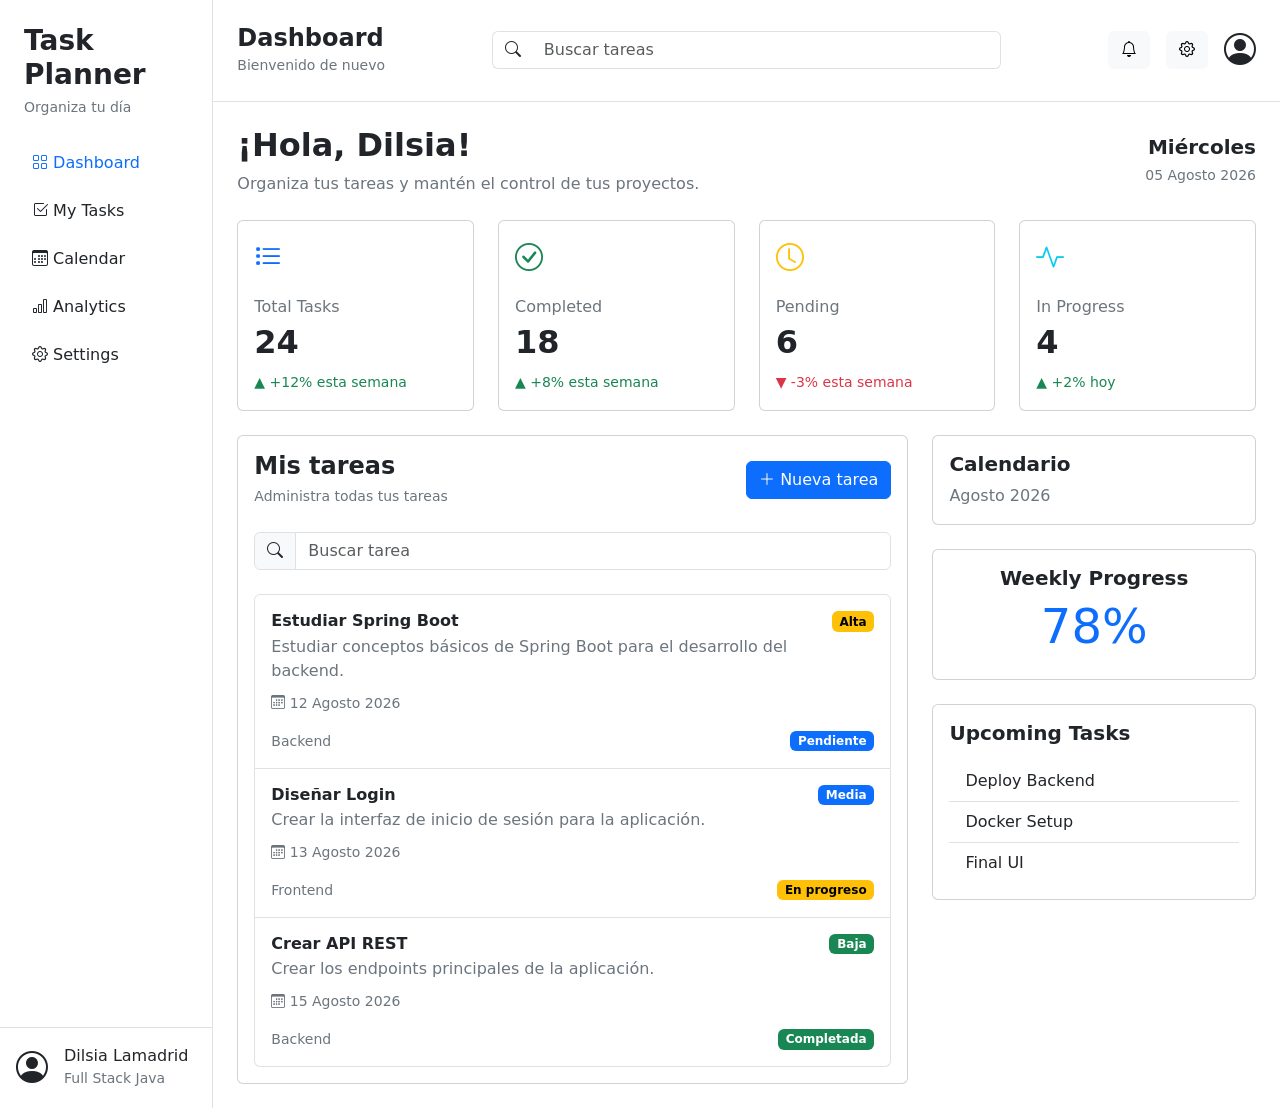
==== index.html @ 2180836f "Pasando HTML a la raiz" ====
<!DOCTYPE html>
<html lang="es">

<head>
    <meta charset="UTF-8">
    <meta name="viewport" content="width=device-width, initial-scale=1.0">
    <title>Task Planner</title>
    <!-- Bootstrap CSS -->
    <link href="https://cdn.jsdelivr.net/npm/bootstrap@5.3.8/dist/css/bootstrap.min.css" rel="stylesheet">

<!-- Bootstrap Icons -->

   <link rel="stylesheet" href="https://cdn.jsdelivr.net/npm/bootstrap-icons@1.13.1/font/bootstrap-icons.min.css">

 <!-- CSS -->

   <link rel="stylesheet" href="./assets/css/style.css">

    

    

   
</head>

<body>

    <!-- App Layout -->
     <div class="container-fluid">
    <div class="row vh-100">
  

        <!-- Sidebar -->
         <aside class="col-2 p-0">
 <nav class="d-flex flex-column h-100 bg-white border-end">

        <!-- Logo -->
        <div class="p-4">
            <h3 class="fw-bold mb-1">Task Planner</h3>
            <small class="text-secondary">Organiza tu día</small>
        </div>

        <!-- Navigation -->
        <ul class="nav flex-column px-3">

            <li class="nav-item mb-2">
                <a href="#" class="nav-link active">
                    <i class="bi bi-grid"></i>
                    Dashboard
                </a>
            </li>

            <li class="nav-item mb-2">
                <a href="#" class="nav-link text-dark">
                    <i class="bi bi-check2-square"></i>
                    My Tasks
                </a>
            </li>

            <li class="nav-item mb-2">
                <a href="#" class="nav-link text-dark">
                    <i class="bi bi-calendar3"></i>
                    Calendar
                </a>
            </li>

            <li class="nav-item mb-2">
                <a href="#" class="nav-link text-dark">
                    <i class="bi bi-bar-chart"></i>
                    Analytics
                </a>
            </li>

            <li class="nav-item">
                <a href="#" class="nav-link text-dark">
                    <i class="bi bi-gear"></i>
                    Settings
                </a>
            </li>

        </ul>

               <!-- User -->
        <div class="mt-auto p-3 border-top">

            <div class="d-flex align-items-center">

                <div class="me-3">
                    <i class="bi bi-person-circle fs-2"></i>
                </div>

                <div>
                    <h6 class="mb-0">Dilsia Lamadrid</h6>
                    <small class="text-secondary">
                        Full Stack Java
                    </small>
                </div>

            </div>

        </div>

    </nav>



</aside>

        <!-- Main -->
         <main class="col-10 p-0">




            <!-- Header -->

            <header class="d-flex justify-content-between align-items-center p-4 border-bottom bg-white">

    <div>
        <h4 class="mb-0 fw-bold">Dashboard</h4>
        <small class="text-secondary">
            Bienvenido de nuevo 
        </small>
    </div>

    <div class="input-group w-50">

        <span class="input-group-text bg-white border-end-0">
            <i class="bi bi-search"></i>
        </span>

        <input
            type="text"
            class="form-control border-start-0"
            placeholder="Buscar tareas">

    </div>

    <div class="d-flex align-items-center gap-3">

        <button class="btn btn-light">
            <i class="bi bi-bell"></i>
        </button>

        <button class="btn btn-light">
            <i class="bi bi-gear"></i>
        </button>

        <i class="bi bi-person-circle fs-2"></i>

    </div>

</header>

            <!-- Welcome -->
             <section class="d-flex justify-content-between align-items-center px-4 py-4">

    <div>

        <h2 class="fw-bold mb-2">
            ¡Hola, Dilsia! 
        </h2>

        <p class="text-secondary mb-0">
            Organiza tus tareas y mantén el control de tus proyectos.
        </p>

    </div>

    <div class="text-end">

        <h5 class="fw-semibold mb-1">
            Miércoles
        </h5>

        <small class="text-secondary">
            05 Agosto 2026
        </small>

    </div>

</section>

            <!-- KPI -->

            <section class="container-fluid px-4 mb-4">

    <div class="row g-4">

        <div class="col-lg-3">

            <div class="card h-100">

                <div class="card-body">

                    <i class="bi bi-list-task fs-3 text-primary"></i>

                    <p class="text-secondary mt-3 mb-1">
                        Total Tasks
                    </p>

                    <h2 class="fw-bold">
                        24
                    </h2>

                    <small class="text-success">
                        ▲ +12% esta semana
                    </small>

                </div>

            </div>

        </div>

        <div class="col-lg-3">

            <div class="card h-100">

                <div class="card-body">

                    <i class="bi bi-check-circle fs-3 text-success"></i>

                    <p class="text-secondary mt-3 mb-1">
                        Completed
                    </p>

                    <h2 class="fw-bold">
                        18
                    </h2>

                    <small class="text-success">
                        ▲ +8% esta semana
                    </small>

                </div>

            </div>

        </div>

        <div class="col-lg-3">

            <div class="card h-100">

                <div class="card-body">

                    <i class="bi bi-clock fs-3 text-warning"></i>

                    <p class="text-secondary mt-3 mb-1">
                        Pending
                    </p>

                    <h2 class="fw-bold">
                        6
                    </h2>

                    <small class="text-danger">
                        ▼ -3% esta semana
                    </small>

                </div>

            </div>

        </div>

        <div class="col-lg-3">

            <div class="card h-100">

                <div class="card-body">

                    <i class="bi bi-activity fs-3 text-info"></i>

                    <p class="text-secondary mt-3 mb-1">
                        In Progress
                    </p>

                    <h2 class="fw-bold">
                        4
                    </h2>

                    <small class="text-success">
                        ▲ +2% hoy
                    </small>

                </div>

            </div>

        </div>

    </div>

</section>

<!-- Content -->
<section class="container-fluid px-4 pb-4">

    <div class="row g-4">

        <!-- Task Section -->
        <div class="col-8">

            <div class="card">

                <div class="card-body">

                    <div class="d-flex justify-content-between align-items-center mb-4">

                        <div>
                            <h4 class="fw-bold mb-1">
                                Mis tareas
                            </h4>

                            <small class="text-secondary">
                                Administra todas tus tareas
                            </small>
                        </div>

                        <button
                            class="btn btn-primary"
                            data-bs-toggle="modal"
                            data-bs-target="#newTaskModal">

                            <i class="bi bi-plus-lg"></i>
                            Nueva tarea

                        </button>

                    </div>


                    <!-- Buscador -->
                    <div class="input-group mb-4">

                        <span class="input-group-text">
                            <i class="bi bi-search"></i>
                        </span>

                        <input
                            type="text"
                            class="form-control"
                            placeholder="Buscar tarea">

                    </div>


                    <!-- Lista de tareas -->
                    <div class="list-group">


                        <!-- Tarea 1 -->
                        <div class="list-group-item p-3">

                            <div class="d-flex justify-content-between align-items-start">

                                <div>

                                    <h6 class="fw-bold mb-1">
                                        Estudiar Spring Boot
                                    </h6>

                                    <p class="text-secondary mb-2">
                                        Estudiar conceptos básicos de Spring Boot
                                        para el desarrollo del backend.
                                    </p>

                                    <small class="text-secondary">
                                        <i class="bi bi-calendar3"></i>
                                        12 Agosto 2026
                                    </small>

                                </div>

                                <span class="badge text-bg-warning">
                                    Alta
                                </span>

                            </div>

                            <div class="d-flex justify-content-between align-items-center mt-3">

                                <small class="text-secondary">
                                    Backend
                                </small>

                                <span class="badge text-bg-primary">
                                    Pendiente
                                </span>

                            </div>

                        </div>


                        <!-- Tarea 2 -->
                        <div class="list-group-item p-3">

                            <div class="d-flex justify-content-between align-items-start">

                                <div>

                                    <h6 class="fw-bold mb-1">
                                        Diseñar Login
                                    </h6>

                                    <p class="text-secondary mb-2">
                                        Crear la interfaz de inicio de sesión
                                        para la aplicación.
                                    </p>

                                    <small class="text-secondary">
                                        <i class="bi bi-calendar3"></i>
                                        13 Agosto 2026
                                    </small>

                                </div>

                                <span class="badge text-bg-primary">
                                    Media
                                </span>

                            </div>

                            <div class="d-flex justify-content-between align-items-center mt-3">

                                <small class="text-secondary">
                                    Frontend
                                </small>

                                <span class="badge text-bg-warning">
                                    En progreso
                                </span>

                            </div>

                        </div>


                        <!-- Tarea 3 -->
                        <div class="list-group-item p-3">

                            <div class="d-flex justify-content-between align-items-start">

                                <div>

                                    <h6 class="fw-bold mb-1">
                                        Crear API REST
                                    </h6>

                                    <p class="text-secondary mb-2">
                                        Crear los endpoints principales
                                        de la aplicación.
                                    </p>

                                    <small class="text-secondary">
                                        <i class="bi bi-calendar3"></i>
                                        15 Agosto 2026
                                    </small>

                                </div>

                                <span class="badge text-bg-success">
                                    Baja
                                </span>

                            </div>

                            <div class="d-flex justify-content-between align-items-center mt-3">

                                <small class="text-secondary">
                                    Backend
                                </small>

                                <span class="badge text-bg-success">
                                    Completada
                                </span>

                            </div>

                        </div>

                    </div>

                </div>

            </div>

        </div>


        <!-- Right Panel -->
        <div class="col-4">

            <div class="d-flex flex-column gap-4">


                <!-- Calendar -->
                <div class="card">

                    <div class="card-body">

                        <h5 class="fw-bold">
                            Calendario
                        </h5>

                        <p class="text-secondary mb-0">
                            Agosto 2026
                        </p>

                    </div>

                </div>


                <!-- Progress -->
                <div class="card">

                    <div class="card-body text-center">

                        <h5 class="fw-bold">
                            Weekly Progress
                        </h5>

                        <h1 class="display-5 text-primary">
                            78%
                        </h1>

                    </div>

                </div>


                <!-- Upcoming -->
                <div class="card">

                    <div class="card-body">

                        <h5 class="fw-bold mb-3">
                            Upcoming Tasks
                        </h5>

                        <ul class="list-group list-group-flush">

                            <li class="list-group-item">
                                Deploy Backend
                            </li>

                            <li class="list-group-item">
                                Docker Setup
                            </li>

                            <li class="list-group-item">
                                Final UI
                            </li>

                        </ul>

                    </div>

                </div>

            </div>

        </div>

    </div>

</section>


<!-- New Task Modal -->
<div class="modal fade" id="newTaskModal" tabindex="-1" aria-labelledby="newTaskModalLabel" aria-hidden="true">

    <div class="modal-dialog modal-dialog-centered">

        <div class="modal-content">

            <div class="modal-header">

                <h5 class="modal-title" id="newTaskModalLabel">
                    Nueva tarea
                </h5>

                <button
                    type="button"
                    class="btn-close"
                    data-bs-dismiss="modal"
                    aria-label="Cerrar">
                </button>

            </div>

            <div class="modal-body">

                <form id="newTaskForm">

                    <!-- Nombre -->
                    <div class="mb-3">

                        <label for="newTaskNameInput" class="form-label">
                            Nombre
                        </label>

                        <input
                            type="text"
                            class="form-control"
                            id="newTaskNameInput"
                            placeholder="Nombre de la tarea">

                    </div>

                    <!-- Descripción -->
                    <div class="mb-3">

                        <label for="newTaskDescriptionInput" class="form-label">
                            Descripción
                        </label>

                        <textarea
                            class="form-control"
                            id="newTaskDescriptionInput"
                            rows="3"
                            placeholder="Describe la tarea">
                        </textarea>

                    </div>

                    <!-- Fecha -->
                    <div class="mb-3">

                        <label for="newTaskDateInput" class="form-label">
                            Fecha de entrega
                        </label>

                        <input
                            type="date"
                            class="form-control"
                            id="newTaskDateInput">

                    </div>

                    <!-- Estado -->
                    <div class="mb-3">

                        <label for="newTaskStatusInput" class="form-label">
                            Estado
                        </label>

                        <select
                            class="form-select"
                            id="newTaskStatusInput">

                            <option value="" selected>
                                Selecciona un estado
                            </option>

                            <option value="pending">
                                Pendiente
                            </option>

                            <option value="progress">
                                En progreso
                            </option>

                            <option value="completed">
                                Completada
                            </option>

                        </select>

                    </div>

                    <button
                        type="submit"
                        class="btn btn-primary w-100">

                        Crear tarea

                    </button>

                </form>

            </div>

        </div>

    </div>

</div>
            
<!-- Bootstrap JS -->
<script src="https://cdn.jsdelivr.net/npm/bootstrap@5.3.8/dist/js/bootstrap.bundle.min.js"></script>

    <!-- JS -->
<script src="./assets/js/app.js"></script>

</body>

</html>
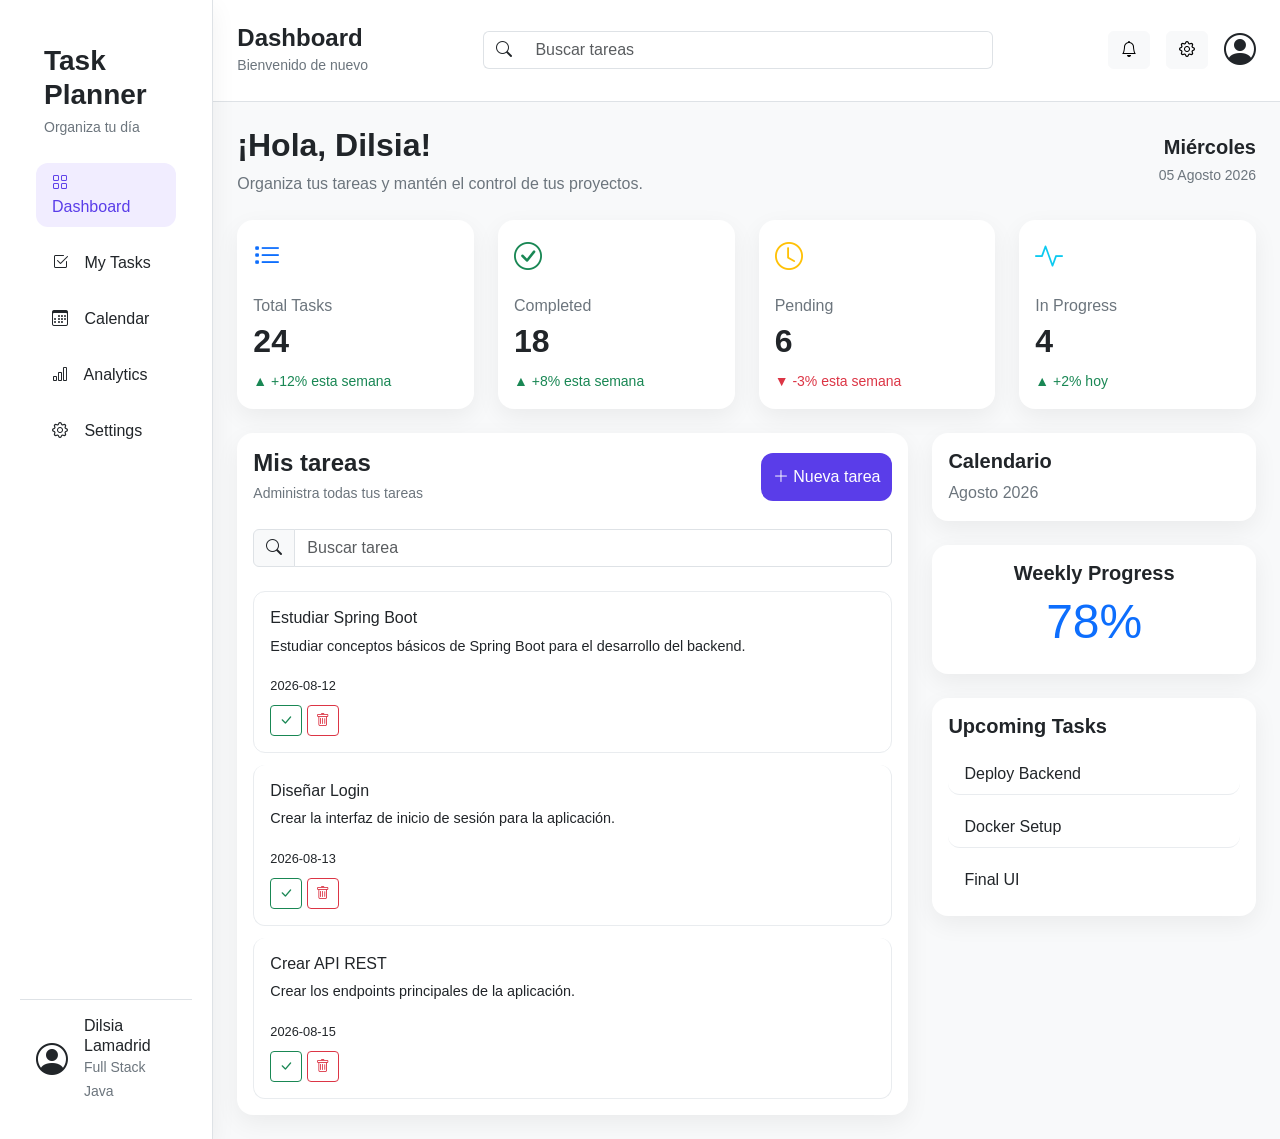
==== commit f96da09d: "subiendo proyecto" ====
--- a/index.html
+++ b/index.html
@@ -8,694 +8,551 @@
     <!-- Bootstrap CSS -->
     <link href="https://cdn.jsdelivr.net/npm/bootstrap@5.3.8/dist/css/bootstrap.min.css" rel="stylesheet">
 
-<!-- Bootstrap Icons -->
-
-   <link rel="stylesheet" href="https://cdn.jsdelivr.net/npm/bootstrap-icons@1.13.1/font/bootstrap-icons.min.css">
-
- <!-- CSS -->
-
-   <link rel="stylesheet" href="./assets/css/style.css">
-
-    
-
-    
-
-   
+    <!-- Bootstrap Icons -->
+
+    <link rel="stylesheet" href="https://cdn.jsdelivr.net/npm/bootstrap-icons@1.13.1/font/bootstrap-icons.min.css">
+
+    <!-- CSS -->
+
+    <link rel="stylesheet" href="./frontend/css/styles.css">
+
 </head>
 
 <body>
 
     <!-- App Layout -->
-     <div class="container-fluid">
-    <div class="row vh-100">
-  
-
-        <!-- Sidebar -->
-         <aside class="col-2 p-0">
- <nav class="d-flex flex-column h-100 bg-white border-end">
-
-        <!-- Logo -->
-        <div class="p-4">
-            <h3 class="fw-bold mb-1">Task Planner</h3>
-            <small class="text-secondary">Organiza tu día</small>
-        </div>
-
-        <!-- Navigation -->
-        <ul class="nav flex-column px-3">
-
-            <li class="nav-item mb-2">
-                <a href="#" class="nav-link active">
-                    <i class="bi bi-grid"></i>
-                    Dashboard
-                </a>
-            </li>
-
-            <li class="nav-item mb-2">
-                <a href="#" class="nav-link text-dark">
-                    <i class="bi bi-check2-square"></i>
-                    My Tasks
-                </a>
-            </li>
-
-            <li class="nav-item mb-2">
-                <a href="#" class="nav-link text-dark">
-                    <i class="bi bi-calendar3"></i>
-                    Calendar
-                </a>
-            </li>
-
-            <li class="nav-item mb-2">
-                <a href="#" class="nav-link text-dark">
-                    <i class="bi bi-bar-chart"></i>
-                    Analytics
-                </a>
-            </li>
-
-            <li class="nav-item">
-                <a href="#" class="nav-link text-dark">
-                    <i class="bi bi-gear"></i>
-                    Settings
-                </a>
-            </li>
-
-        </ul>
-
-               <!-- User -->
-        <div class="mt-auto p-3 border-top">
-
-            <div class="d-flex align-items-center">
-
-                <div class="me-3">
-                    <i class="bi bi-person-circle fs-2"></i>
-                </div>
-
-                <div>
-                    <h6 class="mb-0">Dilsia Lamadrid</h6>
-                    <small class="text-secondary">
-                        Full Stack Java
-                    </small>
-                </div>
-
-            </div>
-
-        </div>
-
-    </nav>
-
-
-
-</aside>
-
-        <!-- Main -->
-         <main class="col-10 p-0">
-
-
-
-
-            <!-- Header -->
-
-            <header class="d-flex justify-content-between align-items-center p-4 border-bottom bg-white">
-
-    <div>
-        <h4 class="mb-0 fw-bold">Dashboard</h4>
-        <small class="text-secondary">
-            Bienvenido de nuevo 
-        </small>
-    </div>
-
-    <div class="input-group w-50">
-
-        <span class="input-group-text bg-white border-end-0">
-            <i class="bi bi-search"></i>
-        </span>
-
-        <input
-            type="text"
-            class="form-control border-start-0"
-            placeholder="Buscar tareas">
-
-    </div>
-
-    <div class="d-flex align-items-center gap-3">
-
-        <button class="btn btn-light">
-            <i class="bi bi-bell"></i>
-        </button>
-
-        <button class="btn btn-light">
-            <i class="bi bi-gear"></i>
-        </button>
-
-        <i class="bi bi-person-circle fs-2"></i>
-
-    </div>
-
-</header>
-
-            <!-- Welcome -->
-             <section class="d-flex justify-content-between align-items-center px-4 py-4">
-
-    <div>
-
-        <h2 class="fw-bold mb-2">
-            ¡Hola, Dilsia! 
-        </h2>
-
-        <p class="text-secondary mb-0">
-            Organiza tus tareas y mantén el control de tus proyectos.
-        </p>
-
-    </div>
-
-    <div class="text-end">
-
-        <h5 class="fw-semibold mb-1">
-            Miércoles
-        </h5>
-
-        <small class="text-secondary">
-            05 Agosto 2026
-        </small>
-
-    </div>
-
-</section>
-
-            <!-- KPI -->
-
-            <section class="container-fluid px-4 mb-4">
-
-    <div class="row g-4">
-
-        <div class="col-lg-3">
-
-            <div class="card h-100">
-
-                <div class="card-body">
-
-                    <i class="bi bi-list-task fs-3 text-primary"></i>
-
-                    <p class="text-secondary mt-3 mb-1">
-                        Total Tasks
-                    </p>
-
-                    <h2 class="fw-bold">
-                        24
-                    </h2>
-
-                    <small class="text-success">
-                        ▲ +12% esta semana
-                    </small>
-
-                </div>
-
-            </div>
-
-        </div>
-
-        <div class="col-lg-3">
-
-            <div class="card h-100">
-
-                <div class="card-body">
-
-                    <i class="bi bi-check-circle fs-3 text-success"></i>
-
-                    <p class="text-secondary mt-3 mb-1">
-                        Completed
-                    </p>
-
-                    <h2 class="fw-bold">
-                        18
-                    </h2>
-
-                    <small class="text-success">
-                        ▲ +8% esta semana
-                    </small>
-
-                </div>
-
-            </div>
-
-        </div>
-
-        <div class="col-lg-3">
-
-            <div class="card h-100">
-
-                <div class="card-body">
-
-                    <i class="bi bi-clock fs-3 text-warning"></i>
-
-                    <p class="text-secondary mt-3 mb-1">
-                        Pending
-                    </p>
-
-                    <h2 class="fw-bold">
-                        6
-                    </h2>
-
-                    <small class="text-danger">
-                        ▼ -3% esta semana
-                    </small>
-
-                </div>
-
-            </div>
-
-        </div>
-
-        <div class="col-lg-3">
-
-            <div class="card h-100">
-
-                <div class="card-body">
-
-                    <i class="bi bi-activity fs-3 text-info"></i>
-
-                    <p class="text-secondary mt-3 mb-1">
-                        In Progress
-                    </p>
-
-                    <h2 class="fw-bold">
-                        4
-                    </h2>
-
-                    <small class="text-success">
-                        ▲ +2% hoy
-                    </small>
-
-                </div>
-
-            </div>
-
-        </div>
-
-    </div>
-
-</section>
-
-<!-- Content -->
-<section class="container-fluid px-4 pb-4">
-
-    <div class="row g-4">
-
-        <!-- Task Section -->
-        <div class="col-8">
-
-            <div class="card">
-
-                <div class="card-body">
-
-                    <div class="d-flex justify-content-between align-items-center mb-4">
-
-                        <div>
-                            <h4 class="fw-bold mb-1">
-                                Mis tareas
-                            </h4>
-
-                            <small class="text-secondary">
-                                Administra todas tus tareas
-                            </small>
-                        </div>
-
-                        <button
-                            class="btn btn-primary"
-                            data-bs-toggle="modal"
-                            data-bs-target="#newTaskModal">
-
-                            <i class="bi bi-plus-lg"></i>
-                            Nueva tarea
-
-                        </button>
-
-                    </div>
-
-
-                    <!-- Buscador -->
-                    <div class="input-group mb-4">
-
-                        <span class="input-group-text">
+    <div class="container-fluid">
+        <div class="row vh-100">
+
+            <!-- Sidebar -->
+            <aside class="col-2 p-0">
+                <nav class="d-flex flex-column h-100 bg-white border-end">
+
+                    <!-- Logo -->
+                    <div class="p-4">
+                        <h3 class="fw-bold mb-1">Task Planner</h3>
+                        <small class="text-secondary">Organiza tu día</small>
+                    </div>
+
+                    <!-- Navigation -->
+                    <ul class="nav flex-column px-3">
+
+                        <li class="nav-item mb-2">
+                            <a href="#" class="nav-link active">
+                                <i class="bi bi-grid"></i>
+                                Dashboard
+                            </a>
+                        </li>
+
+                        <li class="nav-item mb-2">
+                            <a href="#" class="nav-link text-dark">
+                                <i class="bi bi-check2-square"></i>
+                                My Tasks
+                            </a>
+                        </li>
+
+                        <li class="nav-item mb-2">
+                            <a href="#" class="nav-link text-dark">
+                                <i class="bi bi-calendar3"></i>
+                                Calendar
+                            </a>
+                        </li>
+
+                        <li class="nav-item mb-2">
+                            <a href="#" class="nav-link text-dark">
+                                <i class="bi bi-bar-chart"></i>
+                                Analytics
+                            </a>
+                        </li>
+
+                        <li class="nav-item">
+                            <a href="#" class="nav-link text-dark">
+                                <i class="bi bi-gear"></i>
+                                Settings
+                            </a>
+                        </li>
+
+                    </ul>
+
+                    <!-- User -->
+                    <div class="mt-auto p-3 border-top">
+
+                        <div class="d-flex align-items-center">
+
+                            <div class="me-3">
+                                <i class="bi bi-person-circle fs-2"></i>
+                            </div>
+
+                            <div>
+                                <h6 class="mb-0">Dilsia Lamadrid</h6>
+                                <small class="text-secondary">
+                                    Full Stack Java
+                                </small>
+                            </div>
+
+                        </div>
+
+                    </div>
+
+                </nav>
+
+            </aside>
+
+            <!-- Main -->
+            <main class="col-10 p-0">
+
+                <!-- Header -->
+
+                <header class="d-flex justify-content-between align-items-center p-4 border-bottom bg-white">
+
+                    <div>
+                        <h4 class="mb-0 fw-bold">Dashboard</h4>
+                        <small class="text-secondary">
+                            Bienvenido de nuevo
+                        </small>
+                    </div>
+
+                    <div class="input-group w-50">
+
+                        <span class="input-group-text bg-white border-end-0">
                             <i class="bi bi-search"></i>
                         </span>
 
-                        <input
-                            type="text"
-                            class="form-control"
-                            placeholder="Buscar tarea">
-
-                    </div>
-
-
-                    <!-- Lista de tareas -->
-                    <div class="list-group">
-
-
-                        <!-- Tarea 1 -->
-                        <div class="list-group-item p-3">
-
-                            <div class="d-flex justify-content-between align-items-start">
-
-                                <div>
-
-                                    <h6 class="fw-bold mb-1">
-                                        Estudiar Spring Boot
-                                    </h6>
-
-                                    <p class="text-secondary mb-2">
-                                        Estudiar conceptos básicos de Spring Boot
-                                        para el desarrollo del backend.
+                        <input type="text" class="form-control border-start-0" placeholder="Buscar tareas">
+
+                    </div>
+
+                    <div class="d-flex align-items-center gap-3">
+
+                        <button class="btn btn-light">
+                            <i class="bi bi-bell"></i>
+                        </button>
+
+                        <button class="btn btn-light">
+                            <i class="bi bi-gear"></i>
+                        </button>
+
+                        <i class="bi bi-person-circle fs-2"></i>
+
+                    </div>
+
+                </header>
+
+                <!-- Welcome -->
+                <section class="d-flex justify-content-between align-items-center px-4 py-4">
+
+                    <div>
+
+                        <h2 class="fw-bold mb-2">
+                            ¡Hola, Dilsia!
+                        </h2>
+
+                        <p class="text-secondary mb-0">
+                            Organiza tus tareas y mantén el control de tus proyectos.
+                        </p>
+
+                    </div>
+
+                    <div class="text-end">
+
+                        <h5 class="fw-semibold mb-1">
+                            Miércoles
+                        </h5>
+
+                        <small class="text-secondary">
+                            05 Agosto 2026
+                        </small>
+
+                    </div>
+
+                </section>
+
+                <!-- KPI -->
+
+                <section class="container-fluid px-4 mb-4">
+
+                    <div class="row g-4">
+
+                        <div class="col-lg-3">
+
+                            <div class="card h-100">
+
+                                <div class="card-body">
+
+                                    <i class="bi bi-list-task fs-3 text-primary"></i>
+
+                                    <p class="text-secondary mt-3 mb-1">
+                                        Total Tasks
                                     </p>
 
-                                    <small class="text-secondary">
-                                        <i class="bi bi-calendar3"></i>
-                                        12 Agosto 2026
+                                    <h2 class="fw-bold">
+                                        24
+                                    </h2>
+
+                                    <small class="text-success">
+                                        ▲ +12% esta semana
                                     </small>
 
                                 </div>
 
-                                <span class="badge text-bg-warning">
-                                    Alta
-                                </span>
-
-                            </div>
-
-                            <div class="d-flex justify-content-between align-items-center mt-3">
-
-                                <small class="text-secondary">
-                                    Backend
-                                </small>
-
-                                <span class="badge text-bg-primary">
-                                    Pendiente
-                                </span>
-
-                            </div>
-
-                        </div>
-
-
-                        <!-- Tarea 2 -->
-                        <div class="list-group-item p-3">
-
-                            <div class="d-flex justify-content-between align-items-start">
-
-                                <div>
-
-                                    <h6 class="fw-bold mb-1">
-                                        Diseñar Login
-                                    </h6>
-
-                                    <p class="text-secondary mb-2">
-                                        Crear la interfaz de inicio de sesión
-                                        para la aplicación.
+                            </div>
+
+                        </div>
+
+                        <div class="col-lg-3">
+
+                            <div class="card h-100">
+
+                                <div class="card-body">
+
+                                    <i class="bi bi-check-circle fs-3 text-success"></i>
+
+                                    <p class="text-secondary mt-3 mb-1">
+                                        Completed
                                     </p>
 
-                                    <small class="text-secondary">
-                                        <i class="bi bi-calendar3"></i>
-                                        13 Agosto 2026
+                                    <h2 class="fw-bold">
+                                        18
+                                    </h2>
+
+                                    <small class="text-success">
+                                        ▲ +8% esta semana
                                     </small>
 
                                 </div>
 
-                                <span class="badge text-bg-primary">
-                                    Media
-                                </span>
-
-                            </div>
-
-                            <div class="d-flex justify-content-between align-items-center mt-3">
-
-                                <small class="text-secondary">
-                                    Frontend
-                                </small>
-
-                                <span class="badge text-bg-warning">
-                                    En progreso
-                                </span>
-
-                            </div>
-
-                        </div>
-
-
-                        <!-- Tarea 3 -->
-                        <div class="list-group-item p-3">
-
-                            <div class="d-flex justify-content-between align-items-start">
-
-                                <div>
-
-                                    <h6 class="fw-bold mb-1">
-                                        Crear API REST
-                                    </h6>
-
-                                    <p class="text-secondary mb-2">
-                                        Crear los endpoints principales
-                                        de la aplicación.
+                            </div>
+
+                        </div>
+
+                        <div class="col-lg-3">
+
+                            <div class="card h-100">
+
+                                <div class="card-body">
+
+                                    <i class="bi bi-clock fs-3 text-warning"></i>
+
+                                    <p class="text-secondary mt-3 mb-1">
+                                        Pending
                                     </p>
 
-                                    <small class="text-secondary">
-                                        <i class="bi bi-calendar3"></i>
-                                        15 Agosto 2026
+                                    <h2 class="fw-bold">
+                                        6
+                                    </h2>
+
+                                    <small class="text-danger">
+                                        ▼ -3% esta semana
                                     </small>
 
                                 </div>
 
-                                <span class="badge text-bg-success">
-                                    Baja
-                                </span>
-
-                            </div>
-
-                            <div class="d-flex justify-content-between align-items-center mt-3">
-
-                                <small class="text-secondary">
-                                    Backend
-                                </small>
-
-                                <span class="badge text-bg-success">
-                                    Completada
-                                </span>
-
-                            </div>
-
-                        </div>
-
-                    </div>
+                            </div>
+
+                        </div>
+
+                        <div class="col-lg-3">
+
+                            <div class="card h-100">
+
+                                <div class="card-body">
+
+                                    <i class="bi bi-activity fs-3 text-info"></i>
+
+                                    <p class="text-secondary mt-3 mb-1">
+                                        In Progress
+                                    </p>
+
+                                    <h2 class="fw-bold">
+                                        4
+                                    </h2>
+
+                                    <small class="text-success">
+                                        ▲ +2% hoy
+                                    </small>
+
+                                </div>
+
+                            </div>
+
+                        </div>
+
+                    </div>
+
+                </section>
+
+                <!-- Content -->
+                <section class="container-fluid px-4 pb-4">
+
+                    <div class="row g-4">
+
+                        <!-- Task Section -->
+                        <div class="col-8">
+
+                            <div class="card">
+
+                                <div class="card-body">
+
+                                    <div class="d-flex justify-content-between align-items-center mb-4">
+
+                                        <div>
+                                            <h4 class="fw-bold mb-1">
+                                                Mis tareas
+                                            </h4>
+
+                                            <small class="text-secondary">
+                                                Administra todas tus tareas
+                                            </small>
+                                        </div>
+
+                                        <button class="btn btn-primary" data-bs-toggle="modal"
+                                            data-bs-target="#newTaskModal">
+
+                                            <i class="bi bi-plus-lg"></i>
+                                            Nueva tarea
+
+                                        </button>
+
+                                    </div>
+
+                                    <!-- Buscador -->
+                                    <div class="input-group mb-4">
+
+                                        <span class="input-group-text">
+                                            <i class="bi bi-search"></i>
+                                        </span>
+
+                                        <input type="text" class="form-control" placeholder="Buscar tarea">
+
+                                    </div>
+
+                                    <!-- Lista de tareas -->
+
+                                    <template id="taskTemplate">
+                                        <div class="list-group-item p-3">
+                                            <h6 class="task-name"></h6>
+                                            <p class="task-description"></p>
+                                            <small class="task-date"></small>
+
+                                            <div class="mt-2">
+                                                <button type="button"
+                                                    class="btn btn-sm btn-outline-success done-button">
+                                                    <i class="bi bi-check-lg"></i>
+                                                </button>
+
+                                                <button type="button"
+                                                    class="btn btn-sm btn-outline-danger delete-button">
+                                                    <i class="bi bi-trash"></i>
+                                                </button>
+                                            </div>
+                                        </div>
+                                    </template>
+
+                                    <div class="list-group" id="taskList">
+
+                                    </div>
+
+                                </div>
+
+                            </div>
+                            
+                        </div>
+
+
+                        <!-- Right Panel -->
+                        <div class="col-4">
+
+                            <div class="d-flex flex-column gap-4">
+
+                                <!-- Calendar -->
+                                <div class="card">
+
+                                    <div class="card-body">
+
+                                        <h5 class="fw-bold">
+                                            Calendario
+                                        </h5>
+
+                                        <p class="text-secondary mb-0">
+                                            Agosto 2026
+                                        </p>
+                                    </div>
+                                </div>
+
+                                <!-- Progress -->
+                                <div class="card">
+
+                                    <div class="card-body text-center">
+
+                                        <h5 class="fw-bold">
+                                            Weekly Progress
+                                        </h5>
+
+                                        <h1 class="display-5 text-primary">
+                                            78%
+                                        </h1>
+
+                                    </div>
+
+                                </div>
+
+
+                                <!-- Upcoming -->
+                                <div class="card">
+
+                                    <div class="card-body">
+
+                                        <h5 class="fw-bold mb-3">
+                                            Upcoming Tasks
+                                        </h5>
+
+                                        <ul class="list-group list-group-flush">
+
+                                            <li class="list-group-item">
+                                                Deploy Backend
+                                            </li>
+
+                                            <li class="list-group-item">
+                                                Docker Setup
+                                            </li>
+
+                                            <li class="list-group-item">
+                                                Final UI
+                                            </li>
+
+                                        </ul>
+
+                                    </div>
+
+                                </div>
+
+                            </div>
+
+                        </div>
+
+                    </div>
+
+                </section>
+
+
+                <!-- New Task Modal -->
+                <div class="modal fade" id="newTaskModal" tabindex="-1" aria-labelledby="newTaskModalLabel"
+                    aria-hidden="true">
+
+                    <div class="modal-dialog modal-dialog-centered">
+
+                        <div class="modal-content">
+
+                            <div class="modal-header">
+
+                                <h5 class="modal-title" id="newTaskModalLabel">
+                                    Nueva tarea
+                                </h5>
+
+                                <button type="button" class="btn-close" data-bs-dismiss="modal" aria-label="Cerrar">
+                                </button>
+
+                            </div>
+
+                            <div class="modal-body">
+
+                                <form id="newTaskForm">
+
+                                    <!-- Nombre -->
+                                    <div class="mb-3">
+
+                                        <label for="newTaskNameInput" class="form-label">
+                                            Nombre
+                                        </label>
+
+                                        <input type="text" class="form-control" id="newTaskNameInput"
+                                            placeholder="Nombre de la tarea">
+
+                                    </div>
+
+                                    <div id="formError" class="alert alert-danger d-none" role="alert">
+                                        Por favor, completa todos los campos.
+                                    </div>
+
+                                    <!-- Descripción -->
+                                    <div class="mb-3">
+
+                                        <label for="newTaskDescriptionInput" class="form-label">
+                                            Descripción
+                                        </label>
+
+                                        <textarea class="form-control" id="newTaskDescriptionInput" rows="3"
+                                            placeholder="Describe la tarea">
+                        </textarea>
+
+                                    </div>
+
+                                    <!-- Fecha -->
+                                    <div class="mb-3">
+
+                                        <label for="newTaskDateInput" class="form-label">
+                                            Fecha de entrega
+                                        </label>
+
+                                        <input type="date" class="form-control" id="newTaskDateInput">
+
+                                    </div>
+
+                                    <!-- Estado -->
+                                    <div class="mb-3">
+
+                                        <label for="newTaskStatusInput" class="form-label">
+                                            Estado
+                                        </label>
+
+                                        <select class="form-select" id="newTaskStatusInput">
+
+                                            <option value="" selected>
+                                                Selecciona un estado
+                                            </option>
+
+                                            <option value="pending">
+                                                Pendiente
+                                            </option>
+
+                                            <option value="progress">
+                                                En progreso
+                                            </option>
+
+                                            <option value="completed">
+                                                Completada
+                                            </option>
+
+                                        </select>
+
+                                    </div>
+
+                                    <button type="submit" class="btn btn-primary w-100">
+
+                                        Crear tarea
+
+                                    </button>
+
+                                </form>
+
+                            </div>
+
+                        </div>
+
+                    </div>
+
 
                 </div>
 
-            </div>
-
-        </div>
-
-
-        <!-- Right Panel -->
-        <div class="col-4">
-
-            <div class="d-flex flex-column gap-4">
-
-
-                <!-- Calendar -->
-                <div class="card">
-
-                    <div class="card-body">
-
-                        <h5 class="fw-bold">
-                            Calendario
-                        </h5>
-
-                        <p class="text-secondary mb-0">
-                            Agosto 2026
-                        </p>
-
-                    </div>
-
-                </div>
-
-
-                <!-- Progress -->
-                <div class="card">
-
-                    <div class="card-body text-center">
-
-                        <h5 class="fw-bold">
-                            Weekly Progress
-                        </h5>
-
-                        <h1 class="display-5 text-primary">
-                            78%
-                        </h1>
-
-                    </div>
-
-                </div>
-
-
-                <!-- Upcoming -->
-                <div class="card">
-
-                    <div class="card-body">
-
-                        <h5 class="fw-bold mb-3">
-                            Upcoming Tasks
-                        </h5>
-
-                        <ul class="list-group list-group-flush">
-
-                            <li class="list-group-item">
-                                Deploy Backend
-                            </li>
-
-                            <li class="list-group-item">
-                                Docker Setup
-                            </li>
-
-                            <li class="list-group-item">
-                                Final UI
-                            </li>
-
-                        </ul>
-
-                    </div>
-
-                </div>
-
-            </div>
-
-        </div>
-
-    </div>
-
-</section>
-
-
-<!-- New Task Modal -->
-<div class="modal fade" id="newTaskModal" tabindex="-1" aria-labelledby="newTaskModalLabel" aria-hidden="true">
-
-    <div class="modal-dialog modal-dialog-centered">
-
-        <div class="modal-content">
-
-            <div class="modal-header">
-
-                <h5 class="modal-title" id="newTaskModalLabel">
-                    Nueva tarea
-                </h5>
-
-                <button
-                    type="button"
-                    class="btn-close"
-                    data-bs-dismiss="modal"
-                    aria-label="Cerrar">
-                </button>
-
-            </div>
-
-            <div class="modal-body">
-
-                <form id="newTaskForm">
-
-                    <!-- Nombre -->
-                    <div class="mb-3">
-
-                        <label for="newTaskNameInput" class="form-label">
-                            Nombre
-                        </label>
-
-                        <input
-                            type="text"
-                            class="form-control"
-                            id="newTaskNameInput"
-                            placeholder="Nombre de la tarea">
-
-                    </div>
-
-                    <!-- Descripción -->
-                    <div class="mb-3">
-
-                        <label for="newTaskDescriptionInput" class="form-label">
-                            Descripción
-                        </label>
-
-                        <textarea
-                            class="form-control"
-                            id="newTaskDescriptionInput"
-                            rows="3"
-                            placeholder="Describe la tarea">
-                        </textarea>
-
-                    </div>
-
-                    <!-- Fecha -->
-                    <div class="mb-3">
-
-                        <label for="newTaskDateInput" class="form-label">
-                            Fecha de entrega
-                        </label>
-
-                        <input
-                            type="date"
-                            class="form-control"
-                            id="newTaskDateInput">
-
-                    </div>
-
-                    <!-- Estado -->
-                    <div class="mb-3">
-
-                        <label for="newTaskStatusInput" class="form-label">
-                            Estado
-                        </label>
-
-                        <select
-                            class="form-select"
-                            id="newTaskStatusInput">
-
-                            <option value="" selected>
-                                Selecciona un estado
-                            </option>
-
-                            <option value="pending">
-                                Pendiente
-                            </option>
-
-                            <option value="progress">
-                                En progreso
-                            </option>
-
-                            <option value="completed">
-                                Completada
-                            </option>
-
-                        </select>
-
-                    </div>
-
-                    <button
-                        type="submit"
-                        class="btn btn-primary w-100">
-
-                        Crear tarea
-
-                    </button>
-
-                </form>
-
-            </div>
-
-        </div>
-
-    </div>
-
-</div>
-            
-<!-- Bootstrap JS -->
-<script src="https://cdn.jsdelivr.net/npm/bootstrap@5.3.8/dist/js/bootstrap.bundle.min.js"></script>
-
-    <!-- JS -->
-<script src="./assets/js/app.js"></script>
+
+
+                <!-- Bootstrap JS -->
+                <script src="https://cdn.jsdelivr.net/npm/bootstrap@5.3.8/dist/js/bootstrap.bundle.min.js"></script>
+
+                <!-- JS -->
+
+                <script src="./frontend/js/taskManager.js"></script>
+                <script src="./frontend/js/index.js"></script>
 
 </body>
 
--- a/frontend/css/styles.css
+++ b/frontend/css/styles.css
@@ -0,0 +1,163 @@
+:root {
+
+    /* Colores */
+
+    --primary: #5A3DE9;
+    --primary-light: #F1EDFF;
+
+    --background: #F8F9FA;
+
+    --white: #FFFFFF;
+
+    --text: #212529;
+
+    --text-light: #6C757D;
+
+    --border: #E9ECEF;
+
+    --success: #22C55E;
+
+    --warning: #F59E0B;
+
+    --danger: #EF4444;
+
+    /* Sombras */
+
+    --shadow: 0 8px 24px rgba(0,0,0,.06);
+
+    /* Bordes */
+
+    --radius: 16px;
+
+}
+
+*{
+    margin:0;
+    padding:0;
+    box-sizing:border-box;
+}
+
+body{
+
+    font-family: Inter, sans-serif;
+
+    background: var(--background);
+
+    color: var(--text);
+
+}
+
+aside{
+
+    background: var(--white);
+
+    box-shadow: var(--shadow);
+
+    z-index:100;
+
+}
+
+main{
+
+    background: var(--background);
+
+    overflow-y:auto;
+
+}
+nav{
+
+    padding:20px;
+
+}
+
+.nav-link{
+
+    color:var(--text);
+
+    border-radius:12px;
+
+    margin-bottom:8px;
+
+    transition:.3s;
+
+}
+
+.nav-link:hover{
+
+    background:var(--primary-light);
+
+    color:var(--primary);
+
+}
+
+.nav-link.active{
+
+    background:var(--primary-light);
+
+    color:var(--primary);
+
+}
+
+.nav-link i{
+
+    margin-right:12px;
+
+}
+
+.btn-primary{
+
+    background:var(--primary);
+
+    border:none;
+
+    border-radius:12px;
+
+    padding:12px;
+
+}
+
+.btn-primary:hover{
+
+    background:#4d34c8;
+
+}
+.card{
+
+    border:none;
+
+    border-radius:var(--radius);
+
+    box-shadow:var(--shadow);
+
+}
+
+/* Task Cards */
+
+.list-group {
+    gap: 12px;
+}
+
+.list-group-item {
+    border: 1px solid var(--border);
+    border-radius: 12px !important;
+    background-color: var(--white);
+    transition: 0.2s ease;
+}
+
+.list-group-item:hover {
+    box-shadow: var(--shadow);
+}
+
+/* Información de las tareas */
+
+.list-group-item h6 {
+    color: var(--text);
+}
+
+.list-group-item p {
+    font-size: 0.9rem;
+}
+
+.list-group-item small {
+    font-size: 0.8rem;
+}
